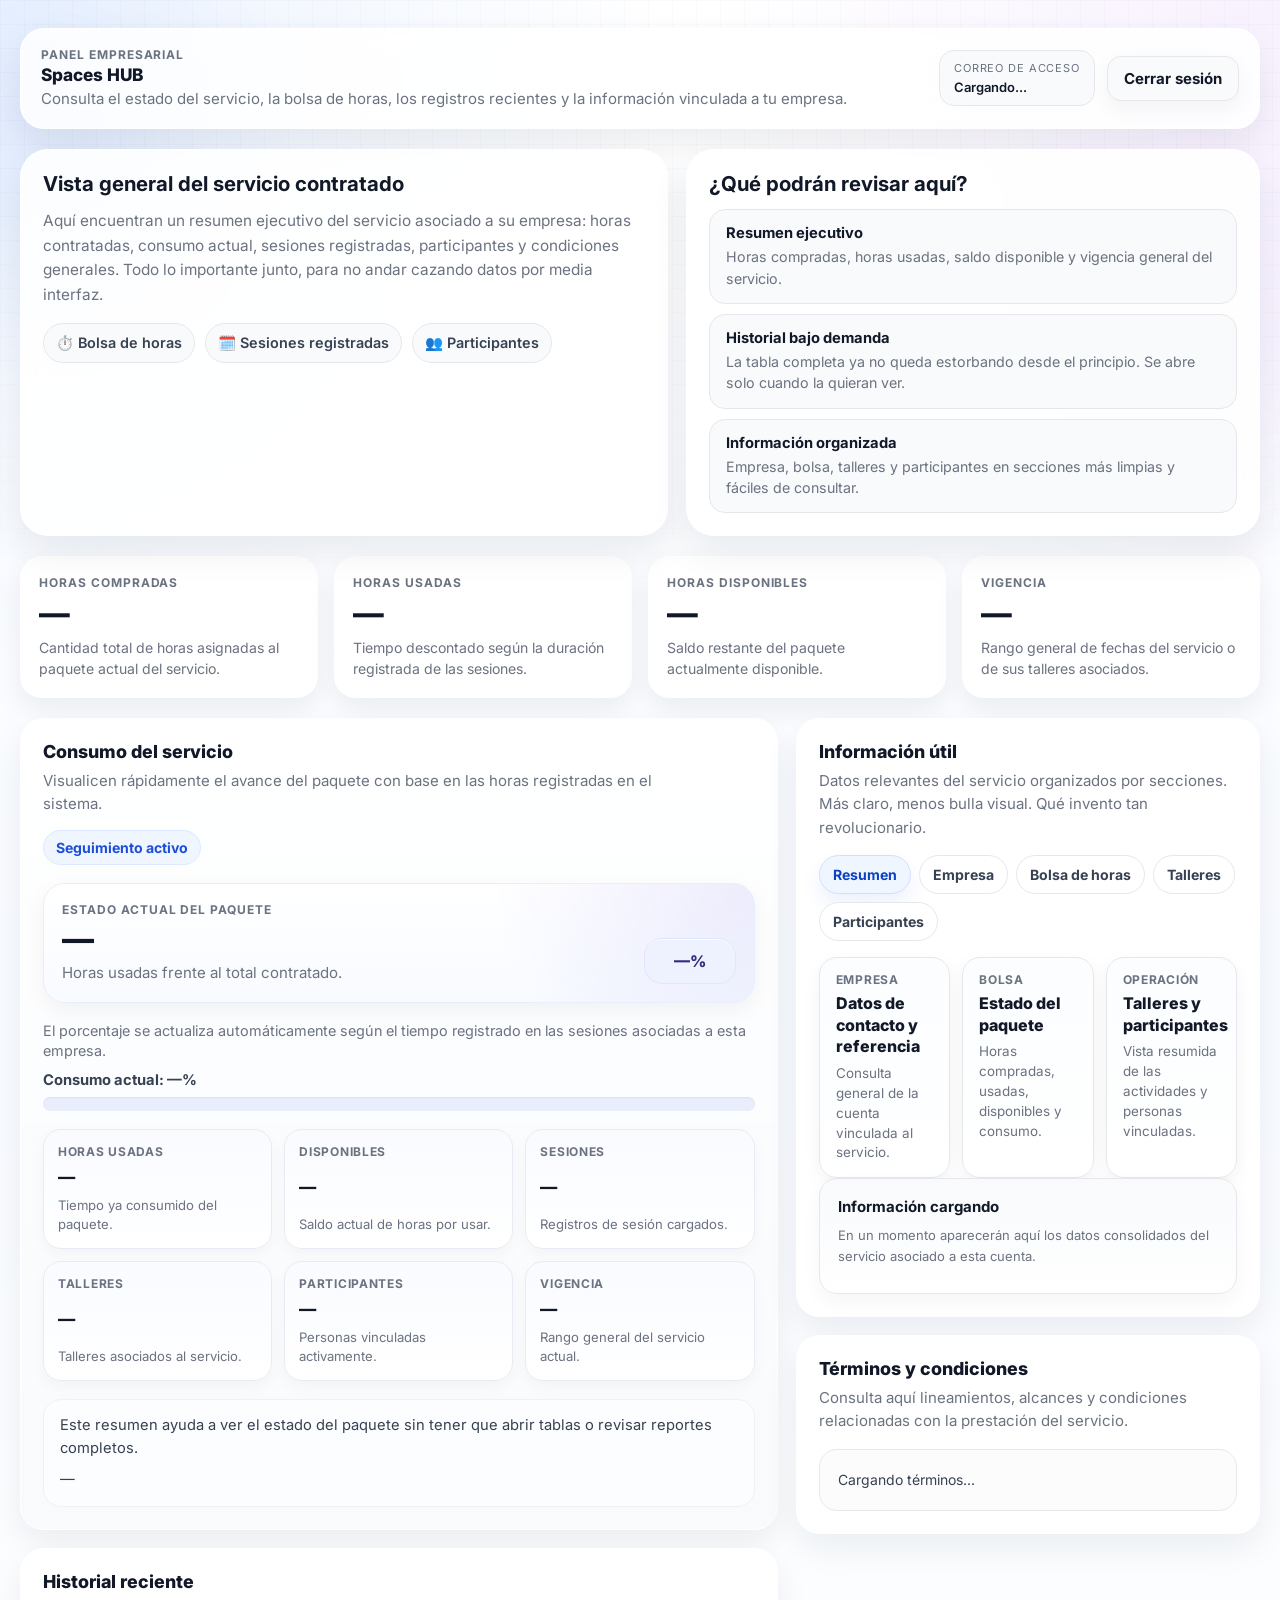
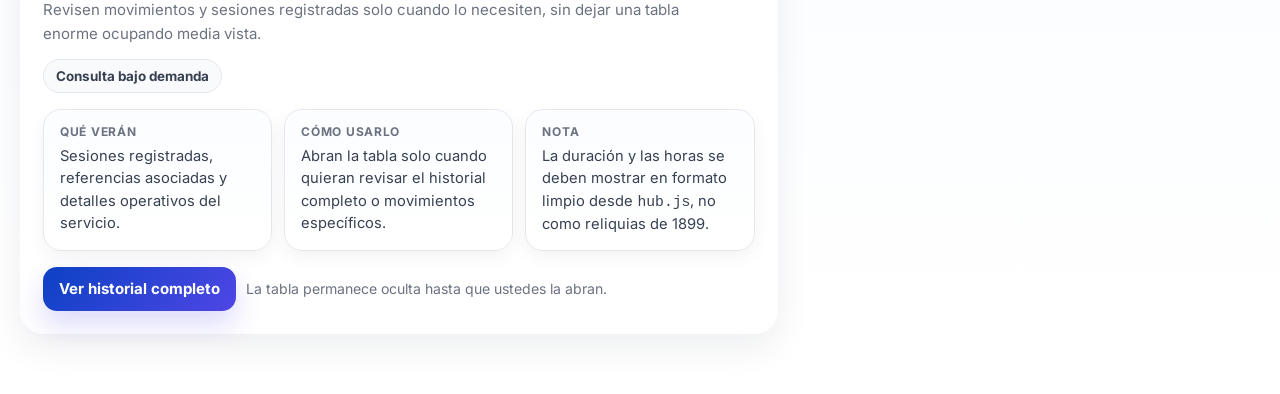
==== hub.html @ 82e35a3f "Add files via upload" ====
<!doctype html>
<html lang="es-CO">
<head>
  <meta charset="UTF-8" />
  <meta
    name="viewport"
    content="width=device-width, initial-scale=1, viewport-fit=cover"
  />

  <title>Spaces HUB | Panel empresarial</title>

  <meta
    name="description"
    content="Panel empresarial de Spaces para consultar horas contratadas, consumo del servicio, sesiones, participantes, historial reciente y condiciones del servicio."
  />
  <meta name="theme-color" content="#ffffff" />
  <meta name="color-scheme" content="light only" />

  <link rel="preconnect" href="https://fonts.googleapis.com" />
  <link rel="preconnect" href="https://fonts.gstatic.com" crossorigin />
  <link
    href="https://fonts.googleapis.com/css2?family=Inter:wght@400;500;600;700;800&display=swap"
    rel="stylesheet"
  />

  <link rel="icon" href="./assets/favicon.png" />
  <link rel="apple-touch-icon" href="./assets/favicon.png" />

  <link rel="stylesheet" href="./css/styles.css" />

  <style>
    :root{
      --bg:#ffffff;
      --bg-soft:#f8fbff;
      --bg-muted:#f8fafc;
      --card:rgba(255,255,255,.92);
      --card-strong:rgba(255,255,255,.96);
      --line:#e5e7eb;
      --line-soft:#edf2f7;
      --text:#111827;
      --muted:#6b7280;
      --muted-2:#374151;
      --blue:#1d4ed8;
      --blue-2:#0c41c4;
      --indigo:#4f46e5;
      --blue-soft:#eff6ff;
      --blue-soft-2:#eef4ff;
      --success:#059669;
      --warning:#d97706;
      --shadow:0 14px 34px rgba(15,23,42,.08);
      --shadow-soft:0 8px 22px rgba(15,23,42,.05);
      --radius-xl:28px;
      --radius-lg:22px;
      --radius-md:18px;
      --radius-sm:14px;
      --radius-pill:999px;
    }

    *{
      box-sizing:border-box;
    }

    html{
      scroll-behavior:smooth;
    }

    body{
      margin:0;
      font-family:"Inter", system-ui, -apple-system, BlinkMacSystemFont, "Segoe UI", sans-serif;
      background:var(--bg);
      color:var(--text);
    }

    .hub-page{
      min-height:100vh;
      position:relative;
      overflow-x:hidden;
      background:
        radial-gradient(circle at top left, rgba(59,130,246,.10), transparent 28%),
        radial-gradient(circle at top right, rgba(168,85,247,.08), transparent 24%),
        linear-gradient(180deg, #ffffff 0%, #f8fbff 52%, #ffffff 100%);
    }

    .skip-link{
      position:absolute;
      left:-9999px;
      top:auto;
      width:1px;
      height:1px;
      overflow:hidden;
    }

    .skip-link:focus{
      left:16px;
      top:16px;
      width:auto;
      height:auto;
      padding:10px 14px;
      border-radius:12px;
      background:#fff;
      color:#111827;
      z-index:50;
      box-shadow:0 8px 24px rgba(15,23,42,.12);
    }

    .hub-bg-orb{
      position:fixed;
      inset:auto;
      border-radius:999px;
      filter:blur(78px);
      opacity:.24;
      pointer-events:none;
      z-index:0;
    }

    .hub-bg-orb.orb-a{
      width:260px;
      height:260px;
      top:10px;
      left:-80px;
      background:rgba(59,130,246,.34);
    }

    .hub-bg-orb.orb-b{
      width:340px;
      height:340px;
      right:-90px;
      top:160px;
      background:rgba(168,85,247,.18);
    }

    .hub-bg-grid{
      position:fixed;
      inset:0;
      background-image:
        linear-gradient(to right, rgba(15,23,42,.035) 1px, transparent 1px),
        linear-gradient(to bottom, rgba(15,23,42,.035) 1px, transparent 1px);
      background-size:24px 24px;
      mask-image:linear-gradient(to bottom, rgba(0,0,0,.6), transparent 82%);
      pointer-events:none;
      z-index:0;
    }

    .hub-shell{
      position:relative;
      z-index:1;
      max-width:1280px;
      margin:0 auto;
      padding:28px 20px 60px;
      display:flex;
      flex-direction:column;
      gap:20px;
    }

    .hub-topbar{
      display:flex;
      justify-content:space-between;
      align-items:center;
      gap:16px;
      padding:18px 20px;
      border-radius:24px;
      background:rgba(255,255,255,.84);
      backdrop-filter:blur(16px);
      border:1px solid rgba(255,255,255,.8);
      box-shadow:
        0 14px 34px rgba(15,23,42,.08),
        inset 0 1px 0 rgba(255,255,255,.72);
    }

    .hub-brand{
      display:flex;
      align-items:center;
      gap:14px;
      min-width:0;
    }

    .hub-brand-logo{
      width:50px;
      height:50px;
      object-fit:contain;
      border-radius:16px;
      background:#fff;
      padding:6px;
      box-shadow:0 6px 18px rgba(15,23,42,.08);
      flex:0 0 auto;
    }

    .hub-brand-copy{
      min-width:0;
      display:flex;
      flex-direction:column;
      gap:3px;
    }

    .hub-eyebrow{
      font-size:12px;
      font-weight:700;
      letter-spacing:.08em;
      text-transform:uppercase;
      color:var(--muted);
      margin:0;
    }

    .hub-title{
      margin:0;
      font-size:1.08rem;
      font-weight:800;
      color:var(--text);
      line-height:1.15;
    }

    .hub-subtitle{
      margin:0;
      font-size:.94rem;
      color:var(--muted);
      line-height:1.45;
    }

    .user-box{
      display:flex;
      align-items:center;
      gap:12px;
      flex-wrap:wrap;
      justify-content:flex-end;
    }

    .user-chip{
      display:flex;
      flex-direction:column;
      gap:4px;
      padding:10px 14px;
      background:#f8fafc;
      border:1px solid var(--line);
      border-radius:15px;
      min-width:0;
    }

    .user-chip-label{
      font-size:11px;
      text-transform:uppercase;
      letter-spacing:.08em;
      color:var(--muted);
      margin:0;
    }

    .user-email{
      font-size:13px;
      font-weight:600;
      color:var(--text);
      word-break:break-word;
      margin:0;
    }

    .btn{
      appearance:none;
      border:none;
      cursor:pointer;
      padding:12px 16px;
      border-radius:14px;
      font-family:inherit;
      font-size:.94rem;
      font-weight:700;
      transition:transform .15s ease, box-shadow .15s ease, background .15s ease, opacity .15s ease;
    }

    .btn:hover{
      transform:translateY(-1px);
    }

    .btn:disabled{
      opacity:.65;
      cursor:not-allowed;
      transform:none;
    }

    .btn-secondary{
      background:#f8fafc;
      color:var(--text);
      border:1px solid var(--line);
      box-shadow:var(--shadow-soft);
    }

    .btn-primary{
      background:linear-gradient(135deg, var(--blue-2), var(--indigo));
      color:#fff;
      box-shadow:0 14px 28px rgba(79,70,229,.20);
    }

    .btn-ghost{
      background:#fff;
      color:var(--text);
      border:1px solid var(--line);
    }

    .hero-panel{
      display:grid;
      grid-template-columns:1.06fr .94fr;
      gap:18px;
    }

    .hero-card-main,
    .hero-card-side{
      background:rgba(255,255,255,.88);
      backdrop-filter:blur(16px);
      border:1px solid rgba(255,255,255,.74);
      box-shadow:
        0 16px 36px rgba(15,23,42,.08),
        inset 0 1px 0 rgba(255,255,255,.72);
      border-radius:28px;
      padding:22px;
    }

    .hero-card-main{
      display:flex;
      flex-direction:column;
      gap:14px;
    }

    .hero-card-main h2,
    .hero-card-side h2{
      margin:0;
      font-size:1.28rem;
      line-height:1.15;
      color:var(--text);
    }

    .hero-card-main p,
    .hero-card-side p{
      margin:0;
      color:var(--muted);
      line-height:1.6;
      font-size:.96rem;
    }

    .hero-inline-points{
      display:flex;
      flex-wrap:wrap;
      gap:10px;
      margin-top:2px;
    }

    .hero-point{
      display:inline-flex;
      align-items:center;
      gap:8px;
      padding:10px 12px;
      border-radius:999px;
      background:#f8fafc;
      border:1px solid var(--line);
      color:#374151;
      font-size:.9rem;
      font-weight:600;
    }

    .hero-card-side{
      display:flex;
      flex-direction:column;
      gap:14px;
      justify-content:space-between;
    }

    .hero-mini-list{
      display:grid;
      gap:10px;
    }

    .hero-mini-item{
      padding:14px 16px;
      border-radius:16px;
      background:#f8fafc;
      border:1px solid var(--line);
    }

    .hero-mini-item strong{
      display:block;
      font-size:.92rem;
      color:var(--text);
      margin-bottom:4px;
    }

    .hero-mini-item span{
      display:block;
      font-size:.89rem;
      color:var(--muted);
      line-height:1.5;
    }

    .dashboard-grid{
      display:grid;
      grid-template-columns:repeat(4, minmax(0, 1fr));
      gap:16px;
    }

    .dashboard-card{
      background:rgba(255,255,255,.92);
      border:1px solid rgba(255,255,255,.78);
      border-radius:22px;
      padding:18px;
      box-shadow:
        0 12px 30px rgba(15,23,42,.07),
        inset 0 1px 0 rgba(255,255,255,.72);
      display:flex;
      flex-direction:column;
      gap:8px;
      min-height:128px;
      justify-content:center;
    }

    .dashboard-label{
      font-size:12px;
      font-weight:700;
      letter-spacing:.08em;
      text-transform:uppercase;
      color:var(--muted);
    }

    .dashboard-value{
      font-size:1.92rem;
      line-height:1;
      font-weight:800;
      color:var(--text);
      letter-spacing:-.03em;
      word-break:break-word;
    }

    .dashboard-help{
      font-size:.88rem;
      color:var(--muted);
      line-height:1.5;
    }

    .content-grid{
      display:grid;
      grid-template-columns:minmax(0, 1.24fr) minmax(320px, .76fr);
      gap:18px;
      align-items:start;
    }

    .stack{
      display:flex;
      flex-direction:column;
      gap:18px;
      min-width:0;
    }

    .section{
      background:rgba(255,255,255,.92);
      border:1px solid rgba(255,255,255,.78);
      border-radius:24px;
      padding:22px;
      box-shadow:
        0 14px 34px rgba(15,23,42,.07),
        inset 0 1px 0 rgba(255,255,255,.72);
      display:flex;
      flex-direction:column;
      gap:16px;
      min-width:0;
    }

    .section-head{
      display:flex;
      justify-content:space-between;
      align-items:flex-start;
      gap:14px;
      flex-wrap:wrap;
    }

    .section-title-wrap{
      display:flex;
      flex-direction:column;
      gap:6px;
      min-width:0;
    }

    .section-title{
      margin:0;
      font-size:1.12rem;
      font-weight:800;
      color:var(--text);
      line-height:1.2;
    }

    .section-copy{
      margin:0;
      font-size:.94rem;
      color:var(--muted);
      line-height:1.56;
      max-width:72ch;
    }

    .section-tag{
      display:inline-flex;
      align-items:center;
      gap:8px;
      padding:8px 12px;
      border-radius:999px;
      background:#f8fafc;
      border:1px solid var(--line);
      color:#374151;
      font-size:.84rem;
      font-weight:700;
      white-space:nowrap;
    }

    .subtle-note{
      margin:0;
      font-size:.88rem;
      line-height:1.55;
      color:var(--muted);
    }

    .progress-card{
      background:linear-gradient(180deg, rgba(255,255,255,.97), rgba(248,250,252,.98));
      gap:18px;
    }

    .progress-badge{
      display:inline-flex;
      align-items:center;
      gap:8px;
      padding:8px 12px;
      border-radius:999px;
      background:var(--blue-soft);
      border:1px solid #dbeafe;
      color:var(--blue);
      font-size:.88rem;
      font-weight:700;
    }

    .progress-hero{
      display:grid;
      grid-template-columns:minmax(0, 1fr) auto;
      gap:16px;
      align-items:end;
      padding:18px;
      border-radius:22px;
      background:
        radial-gradient(circle at top right, rgba(79,70,229,.10), transparent 36%),
        linear-gradient(180deg, #ffffff 0%, #f8fbff 100%);
      border:1px solid #e8eefb;
      box-shadow:var(--shadow-soft);
    }

    .progress-hero-main{
      min-width:0;
      display:flex;
      flex-direction:column;
      gap:6px;
    }

    .progress-hero-label{
      margin:0;
      font-size:12px;
      font-weight:700;
      letter-spacing:.08em;
      text-transform:uppercase;
      color:var(--muted);
    }

    .progress-hero-value{
      margin:0;
      font-size:2rem;
      line-height:1;
      font-weight:800;
      color:var(--text);
      letter-spacing:-.03em;
      word-break:break-word;
    }

    .progress-hero-subtext{
      margin:0;
      font-size:.94rem;
      line-height:1.55;
      color:var(--muted);
    }

    .progress-percent-pill{
      display:inline-flex;
      align-items:center;
      justify-content:center;
      min-width:92px;
      padding:12px 14px;
      border-radius:18px;
      background:#eef2ff;
      color:#312e81;
      border:1px solid #dfe6ff;
      font-size:1rem;
      font-weight:800;
      box-shadow:inset 0 1px 0 rgba(255,255,255,.7);
    }

    .progress-bar-wrap{
      display:flex;
      flex-direction:column;
      gap:8px;
    }

    .progress-bar-meta{
      display:flex;
      justify-content:space-between;
      align-items:center;
      gap:10px;
      flex-wrap:wrap;
    }

    .progress-bar-caption{
      margin:0;
      font-size:.9rem;
      color:var(--muted);
      line-height:1.4;
    }

    .progress-percent-inline{
      margin:0;
      font-size:.92rem;
      font-weight:700;
      color:#374151;
    }

    .progress-bar{
      height:14px;
      width:100%;
      border-radius:999px;
      background:#e8eefb;
      overflow:hidden;
      position:relative;
      box-shadow:inset 0 1px 2px rgba(15,23,42,.06);
    }

    .progress-fill{
      height:100%;
      width:0%;
      border-radius:999px;
      background:linear-gradient(90deg, var(--blue-2), var(--indigo));
      transition:width .45s ease;
      box-shadow:0 6px 18px rgba(79,70,229,.28);
      position:relative;
    }

    .progress-fill::after{
      content:"";
      position:absolute;
      inset:0;
      background:linear-gradient(180deg, rgba(255,255,255,.25), rgba(255,255,255,0));
      pointer-events:none;
    }

    .metrics-grid{
      display:grid;
      grid-template-columns:repeat(3, minmax(0, 1fr));
      gap:12px;
    }

    .metric-card{
      border:1px solid #e6ebf4;
      background:linear-gradient(180deg, #f9fbff 0%, #ffffff 100%);
      border-radius:18px;
      padding:14px;
      min-height:92px;
      display:flex;
      flex-direction:column;
      justify-content:space-between;
      gap:8px;
      box-shadow:0 6px 16px rgba(15,23,42,.035);
    }

    .metric-label{
      margin:0;
      font-size:12px;
      font-weight:700;
      letter-spacing:.06em;
      text-transform:uppercase;
      color:var(--muted);
    }

    .metric-value{
      margin:0;
      font-size:1.08rem;
      font-weight:800;
      color:var(--text);
      line-height:1.2;
      word-break:break-word;
    }

    .metric-help{
      margin:0;
      font-size:.82rem;
      line-height:1.45;
      color:var(--muted);
    }

    .progress-footnote{
      display:flex;
      flex-direction:column;
      gap:8px;
      padding:14px 16px;
      border-radius:18px;
      background:#fbfdff;
      border:1px solid #edf2f8;
    }

    .progress-footnote p{
      margin:0;
      font-size:.92rem;
      line-height:1.58;
      color:var(--muted-2);
    }

    #progressText{
      word-break:break-word;
    }

    .panel-toolbar{
      display:flex;
      flex-wrap:wrap;
      gap:10px;
      align-items:center;
    }

    .segmented{
      display:flex;
      flex-wrap:wrap;
      gap:8px;
    }

    .segmented-btn{
      appearance:none;
      border:1px solid var(--line);
      background:#fff;
      color:#374151;
      padding:10px 13px;
      border-radius:999px;
      font:inherit;
      font-size:.88rem;
      font-weight:700;
      cursor:pointer;
      transition:all .16s ease;
    }

    .segmented-btn:hover{
      transform:translateY(-1px);
      box-shadow:var(--shadow-soft);
    }

    .segmented-btn.is-active{
      background:var(--blue-soft);
      border-color:#cfe0ff;
      color:var(--blue-2);
      box-shadow:0 10px 20px rgba(29,78,216,.08);
    }

    .panel-stack{
      display:flex;
      flex-direction:column;
      gap:14px;
    }

    .panel{
      display:none;
      animation:fadeIn .18s ease;
    }

    .panel.is-active{
      display:block;
    }

    @keyframes fadeIn{
      from{ opacity:0; transform:translateY(4px); }
      to{ opacity:1; transform:translateY(0); }
    }

    .summary-strip{
      display:grid;
      grid-template-columns:repeat(3, minmax(0, 1fr));
      gap:12px;
    }

    .summary-item{
      padding:14px 16px;
      border-radius:18px;
      border:1px solid var(--line);
      background:linear-gradient(180deg, #fbfdff, #ffffff);
    }

    .summary-item-label{
      margin:0 0 6px 0;
      font-size:12px;
      font-weight:700;
      letter-spacing:.06em;
      text-transform:uppercase;
      color:var(--muted);
    }

    .summary-item-value{
      margin:0;
      font-size:1rem;
      font-weight:800;
      color:var(--text);
      line-height:1.35;
    }

    .summary-item-help{
      margin:6px 0 0 0;
      font-size:.84rem;
      line-height:1.48;
      color:var(--muted);
    }

    .history-preview{
      display:grid;
      grid-template-columns:repeat(3, minmax(0, 1fr));
      gap:12px;
    }

    .history-pill{
      border:1px solid var(--line);
      border-radius:18px;
      background:linear-gradient(180deg, #fbfdff, #ffffff);
      padding:14px 16px;
    }

    .history-pill h3{
      margin:0 0 6px 0;
      font-size:12px;
      font-weight:700;
      letter-spacing:.06em;
      text-transform:uppercase;
      color:var(--muted);
    }

    .history-pill p{
      margin:0;
      font-size:.92rem;
      line-height:1.52;
      color:var(--muted-2);
    }

    .collapse{
      display:block;
    }

    .collapse[hidden]{
      display:none !important;
    }

    .table-wrap{
      overflow:auto;
      border-radius:18px;
      border:1px solid var(--line-soft);
      background:#fbfdff;
    }

    .table{
      width:100%;
      border-collapse:collapse;
      min-width:700px;
    }

    .table th{
      text-align:left;
      font-size:12px;
      color:var(--muted);
      padding:14px 16px;
      background:#f8fafc;
      border-bottom:1px solid var(--line);
      letter-spacing:.04em;
      text-transform:uppercase;
      white-space:nowrap;
    }

    .table td{
      padding:14px 16px;
      border-top:1px solid var(--line-soft);
      font-size:14px;
      color:var(--text);
      vertical-align:top;
      line-height:1.54;
    }

    .table tbody tr:first-child td{
      border-top:none;
    }

    .table tbody tr:hover{
      background:#f8fbff;
    }

    .table-note{
      font-size:.88rem;
      color:var(--muted);
      margin:0 0 12px 0;
    }

    .info-grid{
      display:grid;
      grid-template-columns:repeat(auto-fit, minmax(220px, 1fr));
      gap:14px;
    }

    .info-card{
      padding:18px;
      border-radius:18px;
      background:linear-gradient(180deg, #f8fafc, #ffffff);
      border:1px solid var(--line);
      box-shadow:0 8px 20px rgba(15,23,42,.04);
      min-height:116px;
    }

    .info-card h3{
      margin:0;
      font-size:15px;
      font-weight:700;
      color:var(--text);
      line-height:1.3;
    }

    .info-card p{
      margin:8px 0 0 0;
      font-size:13px;
      color:var(--muted);
      line-height:1.64;
      word-break:break-word;
    }

    .info-panel-card{
      border:1px solid var(--line);
      border-radius:18px;
      background:linear-gradient(180deg, #fbfdff, #ffffff);
      padding:16px;
      box-shadow:0 8px 20px rgba(15,23,42,.035);
    }

    .info-panel-card h3{
      margin:0 0 8px 0;
      font-size:1rem;
      font-weight:800;
      color:var(--text);
    }

    .info-panel-card p{
      margin:0;
      font-size:.92rem;
      line-height:1.6;
      color:var(--muted-2);
    }

    .info-panel-card + .info-panel-card{
      margin-top:12px;
    }

    .terms-container{
      max-height:360px;
      overflow:auto;
      border-radius:18px;
      border:1px solid var(--line);
      background:#fcfcfd;
      padding:18px;
      font-size:14px;
      line-height:1.72;
      color:#374151;
    }

    .terms-container h1,
    .terms-container h2,
    .terms-container h3{
      color:var(--text);
    }

    @media (max-width: 1080px){
      .hero-panel{
        grid-template-columns:1fr;
      }

      .content-grid{
        grid-template-columns:1fr;
      }

      .dashboard-grid{
        grid-template-columns:repeat(2, minmax(0, 1fr));
      }

      .metrics-grid,
      .summary-strip,
      .history-preview{
        grid-template-columns:repeat(2, minmax(0, 1fr));
      }
    }

    @media (max-width: 720px){
      .hub-shell{
        padding:22px 14px 40px;
        gap:16px;
      }

      .hub-topbar{
        flex-direction:column;
        align-items:stretch;
        padding:16px;
      }

      .user-box{
        width:100%;
        justify-content:stretch;
        flex-direction:column;
        align-items:stretch;
      }

      .user-chip{
        width:100%;
      }

      .dashboard-grid{
        grid-template-columns:1fr;
      }

      .dashboard-card,
      .hero-card-main,
      .hero-card-side,
      .section{
        border-radius:20px;
        padding:18px;
      }

      .hero-card-main h2,
      .hero-card-side h2{
        font-size:1.15rem;
      }

      .dashboard-value{
        font-size:1.72rem;
      }

      .progress-hero{
        grid-template-columns:1fr;
        align-items:start;
      }

      .progress-hero-value{
        font-size:1.7rem;
      }

      .progress-percent-pill{
        min-width:auto;
        width:max-content;
      }

      .metrics-grid,
      .summary-strip,
      .history-preview{
        grid-template-columns:1fr;
      }

      .table{
        min-width:620px;
      }
    }

    @media (max-width: 520px){
      .hub-shell{
        padding:18px 12px 34px;
      }

      .progress-card{
        gap:16px;
      }

      .progress-hero{
        padding:16px;
        border-radius:18px;
      }

      .metric-card{
        min-height:auto;
      }

      .dashboard-value{
        font-size:1.58rem;
      }

      .dashboard-card{
        min-height:unset;
      }

      .table{
        min-width:560px;
      }
    }
  </style>
</head>

<body class="hub-page">
  <a href="#mainContent" class="skip-link">Saltar al contenido principal</a>

  <div class="hub-bg-orb orb-a" aria-hidden="true"></div>
  <div class="hub-bg-orb orb-b" aria-hidden="true"></div>
  <div class="hub-bg-grid" aria-hidden="true"></div>

  <main id="mainContent" class="hub-shell">
    <header class="hub-topbar" aria-label="Encabezado del panel">
      <div class="hub-brand">
        <img
          src="./assets/logo.png"
          alt="Logo de Spaces"
          class="hub-brand-logo"
          onerror="this.style.display='none'"
        />

        <div class="hub-brand-copy">
          <p class="hub-eyebrow">Panel empresarial</p>
          <h1 class="hub-title">Spaces HUB</h1>
          <p class="hub-subtitle">Consulta el estado del servicio, la bolsa de horas, los registros recientes y la información vinculada a tu empresa.</p>
        </div>
      </div>

      <div class="user-box">
        <div class="user-chip" aria-live="polite">
          <p class="user-chip-label">Correo de acceso</p>
          <p class="user-email" id="userEmail">Cargando...</p>
        </div>

        <button class="btn btn-secondary" id="logoutBtn" type="button">
          Cerrar sesión
        </button>
      </div>
    </header>

    <section class="hero-panel" aria-label="Resumen principal del servicio">
      <article class="hero-card-main">
        <h2>Vista general del servicio contratado</h2>
        <p>
          Aquí encuentran un resumen ejecutivo del servicio asociado a su empresa:
          horas contratadas, consumo actual, sesiones registradas, participantes y condiciones generales.
          Todo lo importante junto, para no andar cazando datos por media interfaz.
        </p>

        <div class="hero-inline-points">
          <span class="hero-point">⏱️ Bolsa de horas</span>
          <span class="hero-point">🗓️ Sesiones registradas</span>
          <span class="hero-point">👥 Participantes</span>
        </div>
      </article>

      <aside class="hero-card-side" aria-label="Ayuda rápida">
        <h2>¿Qué podrán revisar aquí?</h2>

        <div class="hero-mini-list">
          <div class="hero-mini-item">
            <strong>Resumen ejecutivo</strong>
            <span>Horas compradas, horas usadas, saldo disponible y vigencia general del servicio.</span>
          </div>

          <div class="hero-mini-item">
            <strong>Historial bajo demanda</strong>
            <span>La tabla completa ya no queda estorbando desde el principio. Se abre solo cuando la quieran ver.</span>
          </div>

          <div class="hero-mini-item">
            <strong>Información organizada</strong>
            <span>Empresa, bolsa, talleres y participantes en secciones más limpias y fáciles de consultar.</span>
          </div>
        </div>
      </aside>
    </section>

    <section class="dashboard-grid" aria-label="Indicadores principales">
      <article class="dashboard-card">
        <div class="dashboard-label">Horas compradas</div>
        <div class="dashboard-value" id="horasTotales">—</div>
        <div class="dashboard-help">Cantidad total de horas asignadas al paquete actual del servicio.</div>
      </article>

      <article class="dashboard-card">
        <div class="dashboard-label">Horas usadas</div>
        <div class="dashboard-value" id="horasUsadas">—</div>
        <div class="dashboard-help">Tiempo descontado según la duración registrada de las sesiones.</div>
      </article>

      <article class="dashboard-card">
        <div class="dashboard-label">Horas disponibles</div>
        <div class="dashboard-value" id="horasPendientes">—</div>
        <div class="dashboard-help">Saldo restante del paquete actualmente disponible.</div>
      </article>

      <article class="dashboard-card">
        <div class="dashboard-label">Vigencia</div>
        <div class="dashboard-value" id="vigencia">—</div>
        <div class="dashboard-help">Rango general de fechas del servicio o de sus talleres asociados.</div>
      </article>
    </section>

    <div class="content-grid">
      <div class="stack">
        <section class="section progress-card" aria-labelledby="progressTitle">
          <div class="section-head">
            <div class="section-title-wrap">
              <h2 class="section-title" id="progressTitle">Consumo del servicio</h2>
              <p class="section-copy">
                Visualicen rápidamente el avance del paquete con base en las horas registradas en el sistema.
              </p>
            </div>

            <div class="progress-badge">Seguimiento activo</div>
          </div>

          <div class="progress-hero">
            <div class="progress-hero-main">
              <p class="progress-hero-label">Estado actual del paquete</p>
              <p class="progress-hero-value" id="consumoHeroValue">—</p>
              <p class="progress-hero-subtext" id="consumoHeroSubtext">Horas usadas frente al total contratado.</p>
            </div>

            <div class="progress-percent-pill" id="progressPercentLabel">—%</div>
          </div>

          <div class="progress-bar-wrap">
            <div class="progress-bar-meta">
              <p class="progress-bar-caption">El porcentaje se actualiza automáticamente según el tiempo registrado en las sesiones asociadas a esta empresa.</p>
              <p class="progress-percent-inline" id="progressPercentInline">Consumo actual: —%</p>
            </div>

            <div
              class="progress-bar"
              role="progressbar"
              aria-label="Porcentaje consumido del servicio"
              aria-valuemin="0"
              aria-valuemax="100"
              aria-valuenow="0"
            >
              <div class="progress-fill" id="progressFill"></div>
            </div>
          </div>

          <div class="metrics-grid" aria-label="Resumen rápido del servicio">
            <article class="metric-card">
              <p class="metric-label">Horas usadas</p>
              <p class="metric-value" id="consumoMetricUsadas">—</p>
              <p class="metric-help">Tiempo ya consumido del paquete.</p>
            </article>

            <article class="metric-card">
              <p class="metric-label">Disponibles</p>
              <p class="metric-value" id="consumoMetricDisponibles">—</p>
              <p class="metric-help">Saldo actual de horas por usar.</p>
            </article>

            <article class="metric-card">
              <p class="metric-label">Sesiones</p>
              <p class="metric-value" id="consumoMetricSesiones">—</p>
              <p class="metric-help">Registros de sesión cargados.</p>
            </article>

            <article class="metric-card">
              <p class="metric-label">Talleres</p>
              <p class="metric-value" id="consumoMetricTalleres">—</p>
              <p class="metric-help">Talleres asociados al servicio.</p>
            </article>

            <article class="metric-card">
              <p class="metric-label">Participantes</p>
              <p class="metric-value" id="consumoMetricParticipantes">—</p>
              <p class="metric-help">Personas vinculadas activamente.</p>
            </article>

            <article class="metric-card">
              <p class="metric-label">Vigencia</p>
              <p class="metric-value" id="consumoMetricVigencia">—</p>
              <p class="metric-help">Rango general del servicio actual.</p>
            </article>
          </div>

          <div class="progress-footnote">
            <p id="progressNote">
              Este resumen ayuda a ver el estado del paquete sin tener que abrir tablas o revisar reportes completos.
            </p>
            <p id="progressText" aria-live="polite">—</p>
          </div>
        </section>

        <section class="section" aria-labelledby="historyTitle">
          <div class="section-head">
            <div class="section-title-wrap">
              <h2 class="section-title" id="historyTitle">Historial reciente</h2>
              <p class="section-copy">
                Revisen movimientos y sesiones registradas solo cuando lo necesiten, sin dejar una tabla enorme ocupando media vista.
              </p>
            </div>

            <span class="section-tag">Consulta bajo demanda</span>
          </div>

          <div class="history-preview" aria-label="Resumen rápido del historial">
            <article class="history-pill">
              <h3>Qué verán</h3>
              <p>Sesiones registradas, referencias asociadas y detalles operativos del servicio.</p>
            </article>

            <article class="history-pill">
              <h3>Cómo usarlo</h3>
              <p>Abran la tabla solo cuando quieran revisar el historial completo o movimientos específicos.</p>
            </article>

            <article class="history-pill">
              <h3>Nota</h3>
              <p>La duración y las horas se deben mostrar en formato limpio desde <code>hub.js</code>, no como reliquias de 1899.</p>
            </article>
          </div>

          <div class="panel-toolbar">
            <button
              class="btn btn-primary"
              id="toggleHistoryBtn"
              type="button"
              aria-expanded="false"
              aria-controls="historyCollapse"
              data-toggle-target="historyCollapse"
            >
              Ver historial completo
            </button>

            <span class="subtle-note">La tabla permanece oculta hasta que ustedes la abran.</span>
          </div>

          <div
            id="historyCollapse"
            class="collapse"
            aria-hidden="true"
            hidden
          >
            <p class="table-note">
              La tabla muestra el historial más reciente disponible para esta empresa.
            </p>

            <div class="table-wrap">
              <table class="table">
                <thead>
                  <tr>
                    <th>Fecha</th>
                    <th>Movimiento</th>
                    <th>Referencia</th>
                    <th>Detalle</th>
                  </tr>
                </thead>

                <tbody id="usageTable">
                  <tr>
                    <td colspan="4">Cargando historial...</td>
                  </tr>
                </tbody>
              </table>
            </div>
          </div>
        </section>
      </div>

      <aside class="stack">
        <section class="section" aria-labelledby="infoTitle">
          <div class="section-head">
            <div class="section-title-wrap">
              <h2 class="section-title" id="infoTitle">Información útil</h2>
              <p class="section-copy">
                Datos relevantes del servicio organizados por secciones. Más claro, menos bulla visual. Qué invento tan revolucionario.
              </p>
            </div>
          </div>

          <div class="panel-toolbar" aria-label="Navegación de información útil">
            <div class="segmented" role="tablist" aria-label="Secciones de información">
              <button
                class="segmented-btn is-active"
                type="button"
                role="tab"
                aria-selected="true"
                aria-controls="infoPanelResumen"
                id="tabResumen"
                data-tab-group="info"
                data-tab-target="infoPanelResumen"
              >
                Resumen
              </button>

              <button
                class="segmented-btn"
                type="button"
                role="tab"
                aria-selected="false"
                aria-controls="infoPanelEmpresa"
                id="tabEmpresa"
                data-tab-group="info"
                data-tab-target="infoPanelEmpresa"
              >
                Empresa
              </button>

              <button
                class="segmented-btn"
                type="button"
                role="tab"
                aria-selected="false"
                aria-controls="infoPanelBolsa"
                id="tabBolsa"
                data-tab-group="info"
                data-tab-target="infoPanelBolsa"
              >
                Bolsa de horas
              </button>

              <button
                class="segmented-btn"
                type="button"
                role="tab"
                aria-selected="false"
                aria-controls="infoPanelTalleres"
                id="tabTalleres"
                data-tab-group="info"
                data-tab-target="infoPanelTalleres"
              >
                Talleres
              </button>

              <button
                class="segmented-btn"
                type="button"
                role="tab"
                aria-selected="false"
                aria-controls="infoPanelParticipantes"
                id="tabParticipantes"
                data-tab-group="info"
                data-tab-target="infoPanelParticipantes"
              >
                Participantes
              </button>
            </div>
          </div>

          <div class="panel-stack">
            <section
              id="infoPanelResumen"
              class="panel is-active"
              role="tabpanel"
              aria-labelledby="tabResumen"
            >
              <div class="summary-strip">
                <article class="summary-item">
                  <p class="summary-item-label">Empresa</p>
                  <p class="summary-item-value">Datos de contacto y referencia</p>
                  <p class="summary-item-help">Consulta general de la cuenta vinculada al servicio.</p>
                </article>

                <article class="summary-item">
                  <p class="summary-item-label">Bolsa</p>
                  <p class="summary-item-value">Estado del paquete</p>
                  <p class="summary-item-help">Horas compradas, usadas, disponibles y consumo.</p>
                </article>

                <article class="summary-item">
                  <p class="summary-item-label">Operación</p>
                  <p class="summary-item-value">Talleres y participantes</p>
                  <p class="summary-item-help">Vista resumida de las actividades y personas vinculadas.</p>
                </article>
              </div>

              <div class="info-grid" id="infoGrid">
                <div class="info-card">
                  <h3>Información cargando</h3>
                  <p>En un momento aparecerán aquí los datos consolidados del servicio asociado a esta cuenta.</p>
                </div>
              </div>
            </section>

            <section
              id="infoPanelEmpresa"
              class="panel"
              role="tabpanel"
              aria-labelledby="tabEmpresa"
            >
              <div class="info-panel-card">
                <h3>Empresa cliente</h3>
                <p>
                  Esta vista queda lista para mostrar nombre de la empresa, persona de contacto,
                  teléfono y correo. La idea es que <code>hub.js</code> inyecte esta información aquí
                  en vez de mezclarla con todo lo demás.
                </p>
              </div>
            </section>

            <section
              id="infoPanelBolsa"
              class="panel"
              role="tabpanel"
              aria-labelledby="tabBolsa"
            >
              <div class="info-panel-card">
                <h3>Bolsa de horas</h3>
                <p>
                  Aquí debería vivir el detalle limpio del paquete: horas compradas, horas usadas,
                  disponibles, consumo porcentual y minutos registrados.
                </p>
              </div>
            </section>

            <section
              id="infoPanelTalleres"
              class="panel"
              role="tabpanel"
              aria-labelledby="tabTalleres"
            >
              <div class="info-panel-card">
                <h3>Talleres vinculados</h3>
                <p>
                  Esta vista está pensada para listar talleres asociados, cantidad total, estado
                  y vigencias, sin saturar el resumen principal.
                </p>
              </div>
            </section>

            <section
              id="infoPanelParticipantes"
              class="panel"
              role="tabpanel"
              aria-labelledby="tabParticipantes"
            >
              <div class="info-panel-card">
                <h3>Participantes</h3>
                <p>
                  Aquí deberían mostrarse totales, activos y una lista o muestra representativa
                  de participantes, solo cuando ustedes entren a verla.
                </p>
              </div>
            </section>
          </div>
        </section>

        <section class="section" aria-labelledby="termsTitle">
          <div class="section-head">
            <div class="section-title-wrap">
              <h2 class="section-title" id="termsTitle">Términos y condiciones</h2>
              <p class="section-copy">
                Consulta aquí lineamientos, alcances y condiciones relacionadas con la prestación del servicio.
              </p>
            </div>
          </div>

          <div class="terms-container" id="termsContainer" aria-live="polite">
            Cargando términos...
          </div>
        </section>
      </aside>
    </div>
  </main>

  <script>
    document.addEventListener("DOMContentLoaded", () => {
      const historyButton = document.getElementById("toggleHistoryBtn");
      const historyCollapse = document.getElementById("historyCollapse");

      function setHistoryState(isOpen) {
        if (!historyButton || !historyCollapse) return;

        historyButton.setAttribute("aria-expanded", String(isOpen));
        historyCollapse.setAttribute("aria-hidden", String(!isOpen));
        historyCollapse.hidden = !isOpen;
        historyButton.textContent = isOpen ? "Ocultar historial" : "Ver historial completo";

        if (isOpen) {
          requestAnimationFrame(() => {
            historyCollapse.scrollIntoView({
              behavior: "smooth",
              block: "start"
            });
          });
        }
      }

      if (historyButton && historyCollapse) {
        setHistoryState(false);

        historyButton.addEventListener("click", () => {
          const isOpen = historyButton.getAttribute("aria-expanded") === "true";
          setHistoryState(!isOpen);
        });
      }

      const tabButtons = Array.from(document.querySelectorAll("[data-tab-group='info']"));
      const tabPanels = Array.from(document.querySelectorAll(".panel-stack .panel"));

      function activateTab(button) {
        const targetId = button?.getAttribute("data-tab-target");
        if (!targetId) return;

        tabButtons.forEach((btn) => {
          const isActive = btn === button;
          btn.classList.toggle("is-active", isActive);
          btn.setAttribute("aria-selected", String(isActive));
          btn.setAttribute("tabindex", isActive ? "0" : "-1");
        });

        tabPanels.forEach((panel) => {
          panel.classList.toggle("is-active", panel.id === targetId);
        });
      }

      tabButtons.forEach((button) => {
        button.addEventListener("click", () => activateTab(button));

        button.addEventListener("keydown", (event) => {
          const currentIndex = tabButtons.indexOf(button);
          if (currentIndex === -1) return;

          let nextIndex = null;

          if (event.key === "ArrowRight") {
            nextIndex = (currentIndex + 1) % tabButtons.length;
          } else if (event.key === "ArrowLeft") {
            nextIndex = (currentIndex - 1 + tabButtons.length) % tabButtons.length;
          }

          if (nextIndex !== null) {
            event.preventDefault();
            tabButtons[nextIndex].focus();
            activateTab(tabButtons[nextIndex]);
          }
        });
      });
    });
  </script>

  <script type="module" src="./js/hub.js"></script>
</body>
</html>
---- css/styles.css ----
:root{
  --bg:#f6f8ff;
  --bg-2:#fbfcff;
  --bg-3:#f8fbff;

  --card:#ffffff;
  --card-soft:#f8fafc;
  --card-tint:#f9fbff;

  --text:#0f172a;
  --text-strong:#111827;
  --muted:#64748b;
  --muted-2:#475569;

  --line:#e5e7eb;
  --line-soft:#eef2f7;
  --line-strong:#dbe3ee;

  --primary:#0C41C4;
  --primary-2:#1d4ed8;
  --primary-3:#4f46e5;
  --primary-soft:#eef2ff;
  --primary-soft-2:#eff6ff;

  --success:#059669;
  --success-soft:#ecfdf5;

  --warning:#d97706;
  --warning-soft:#fff7ed;

  --danger:#dc2626;
  --danger-soft:#fef2f2;

  --info:#2563eb;
  --info-soft:#eff6ff;

  --radius:18px;
  --radius-lg:24px;
  --radius-xl:28px;
  --radius-sm:12px;
  --radius-xs:10px;
  --radius-pill:999px;

  --shadow-soft:0 10px 30px rgba(15,23,42,.06);
  --shadow-card:0 20px 40px rgba(15,23,42,.08);
  --shadow-glass:
    0 14px 34px rgba(15,23,42,.08),
    inset 0 1px 0 rgba(255,255,255,.72);
  --shadow-tiny:0 6px 18px rgba(15,23,42,.05);
  --shadow-hover:0 18px 36px rgba(15,23,42,.10);

  --max-width:1200px;

  --font-family:Inter, system-ui, -apple-system, "Segoe UI", Roboto, Helvetica, Arial, sans-serif;
}

/* =========================
   Reset base
========================= */

*,
*::before,
*::after{
  box-sizing:border-box;
}

html{
  -webkit-text-size-adjust:100%;
  scroll-behavior:smooth;
}

body{
  margin:0;
  font-family:var(--font-family);
  color:var(--text);
  background:linear-gradient(180deg,#ffffff 0%,#f7f9ff 60%,#ffffff 100%);
  text-rendering:optimizeLegibility;
}

img{
  max-width:100%;
  display:block;
}

button,
input,
select,
textarea{
  font:inherit;
}

button{
  cursor:pointer;
}

a{
  color:inherit;
  text-decoration:none;
}

code,
pre,
kbd,
samp{
  font-family:ui-monospace, SFMono-Regular, Menlo, Monaco, Consolas, "Liberation Mono", monospace;
}

:focus-visible{
  outline:3px solid rgba(29,78,216,.18);
  outline-offset:2px;
  border-radius:10px;
}

::selection{
  background:rgba(29,78,216,.14);
  color:var(--text);
}

[hidden]{
  display:none !important;
}

/* =========================
   Background decoration
========================= */

.bg-orb{
  position:fixed;
  width:600px;
  height:600px;
  border-radius:50%;
  filter:blur(120px);
  z-index:0;
  pointer-events:none;
}

.orb-1{
  background:#dbeafe;
  top:-200px;
  left:-200px;
}

.orb-2{
  background:#ede9fe;
  bottom:-200px;
  right:-200px;
}

.bg-grid{
  position:fixed;
  inset:0;
  background-image:
    linear-gradient(rgba(0,0,0,.02) 1px, transparent 1px),
    linear-gradient(90deg, rgba(0,0,0,.02) 1px, transparent 1px);
  background-size:40px 40px;
  z-index:0;
  pointer-events:none;
}

/* =========================
   Layout auth
========================= */

.auth-shell{
  position:relative;
  z-index:1;
  max-width:var(--max-width);
  margin:auto;
  padding:60px 24px;
  display:grid;
  grid-template-columns:1fr 460px;
  gap:60px;
  align-items:center;
}

/* =========================
   Hero section
========================= */

.auth-hero{
  display:flex;
  flex-direction:column;
  gap:36px;
}

.brand-chip{
  display:inline-flex;
  align-items:center;
  gap:8px;
  padding:8px 14px;
  border-radius:var(--radius-pill);
  background:var(--primary-soft);
  color:var(--primary);
  font-weight:700;
  font-size:13px;
  width:fit-content;
  border:1px solid #dbeafe;
}

.brand-block{
  display:flex;
  flex-direction:column;
  gap:18px;
}

.logo-wrap{
  width:80px;
}

.brand-logo{
  width:80px;
}

.auth-title{
  margin:0;
  font-size:38px;
  line-height:1.18;
  font-weight:800;
  letter-spacing:-.03em;
  color:var(--text-strong);
}

.auth-subtitle{
  margin:0;
  font-size:16px;
  color:var(--muted);
  max-width:520px;
  line-height:1.65;
}

/* =========================
   Hero cards
========================= */

.hero-points{
  display:grid;
  gap:18px;
}

.hero-card{
  display:flex;
  gap:16px;
  align-items:flex-start;
  padding:18px;
  background:rgba(255,255,255,.9);
  border-radius:var(--radius-sm);
  border:1px solid rgba(255,255,255,.75);
  box-shadow:var(--shadow-soft);
  transition:transform .18s ease, box-shadow .18s ease, border-color .18s ease;
}

.hero-card:hover{
  transform:translateY(-1px);
  box-shadow:var(--shadow-hover);
}

.hero-card-icon{
  font-size:22px;
  line-height:1;
  flex:0 0 auto;
}

.hero-card h2{
  margin:0;
  font-size:15px;
  font-weight:700;
  line-height:1.35;
  color:var(--text-strong);
}

.hero-card p{
  margin:4px 0 0 0;
  font-size:14px;
  color:var(--muted);
  line-height:1.6;
}

/* =========================
   Login panel
========================= */

.auth-panel{
  width:100%;
}

.auth-card{
  background:rgba(255,255,255,.94);
  border-radius:var(--radius);
  padding:34px;
  box-shadow:var(--shadow-card);
  border:1px solid rgba(255,255,255,.82);
  display:flex;
  flex-direction:column;
  gap:26px;
}

.auth-card-head{
  display:flex;
  flex-direction:column;
  gap:8px;
}

.eyebrow{
  font-size:12px;
  text-transform:uppercase;
  letter-spacing:.08em;
  color:var(--muted);
  margin:0;
  font-weight:700;
}

.auth-card-head h2{
  margin:0;
  font-size:26px;
  line-height:1.2;
  color:var(--text-strong);
}

.auth-copy{
  margin:0;
  font-size:14px;
  color:var(--muted);
  line-height:1.65;
}

/* =========================
   Form
========================= */

.auth-form{
  display:flex;
  flex-direction:column;
  gap:18px;
}

.field{
  display:flex;
  flex-direction:column;
  gap:6px;
}

.field label{
  font-size:13px;
  font-weight:700;
  color:var(--text);
}

.field-top{
  display:flex;
  justify-content:space-between;
  align-items:center;
  gap:10px;
}

.input-wrap{
  background:#f8fafc;
  border:1px solid var(--line);
  border-radius:var(--radius-sm);
  padding:12px 14px;
  transition:border-color .18s ease, background-color .18s ease, box-shadow .18s ease;
}

.input-wrap input,
.input-wrap textarea,
.input-wrap select{
  border:none;
  background:transparent;
  width:100%;
  font-size:14px;
  color:var(--text);
  outline:none;
}

.input-wrap textarea{
  resize:vertical;
  min-height:96px;
}

.input-wrap input::placeholder,
.input-wrap textarea::placeholder{
  color:#94a3b8;
}

.input-wrap:focus-within{
  border-color:var(--primary);
  background:#ffffff;
  box-shadow:0 0 0 4px rgba(29,78,216,.08);
}

.text-btn{
  border:none;
  background:none;
  color:var(--primary);
  font-size:12px;
  font-weight:700;
  cursor:pointer;
  padding:0;
}

.text-btn:hover{
  color:var(--primary-2);
}

/* =========================
   Checkbox
========================= */

.check{
  display:flex;
  align-items:flex-start;
  gap:8px;
  font-size:13px;
  color:var(--muted);
  line-height:1.5;
}

.check input{
  accent-color:var(--primary);
  margin-top:2px;
}

/* =========================
   Messages
========================= */

.auth-message{
  font-size:13px;
  min-height:18px;
  color:var(--danger);
  line-height:1.5;
}

[data-type="success"]{
  color:var(--success) !important;
}

[data-type="info"]{
  color:var(--info) !important;
}

[data-type="warning"]{
  color:var(--warning) !important;
}

[data-type="error"]{
  color:var(--danger) !important;
}

/* =========================
   Buttons
========================= */

.btn{
  border:none;
  border-radius:12px;
  padding:12px 16px;
  font-weight:700;
  font-size:14px;
  cursor:pointer;
  display:inline-flex;
  align-items:center;
  justify-content:center;
  gap:10px;
  transition:
    transform .18s ease,
    background-color .18s ease,
    color .18s ease,
    box-shadow .18s ease,
    border-color .18s ease,
    opacity .18s ease;
  min-height:44px;
  font-family:inherit;
  text-align:center;
}

.btn:hover:not(:disabled){
  transform:translateY(-1px);
}

.btn:active:not(:disabled){
  transform:translateY(0);
}

.btn:disabled{
  cursor:not-allowed;
  opacity:.72;
}

.btn-primary{
  background:linear-gradient(135deg, var(--primary), var(--primary-3));
  color:#ffffff;
  box-shadow:0 10px 20px rgba(12,65,196,.18);
}

.btn-primary:hover:not(:disabled){
  background:linear-gradient(135deg, var(--primary-2), var(--primary-3));
  box-shadow:0 14px 26px rgba(29,78,216,.22);
}

.btn-secondary{
  background:#eef2ff;
  color:var(--primary);
  border:1px solid #dfe6ff;
}

.btn-secondary:hover:not(:disabled){
  background:#e0e7ff;
}

.btn-ghost{
  background:transparent;
  color:var(--text);
  border:1px solid var(--line);
}

.btn-ghost:hover:not(:disabled){
  background:#f8fafc;
}

/* =========================
   Spinner / loading
========================= */

.btn-spinner{
  width:16px;
  height:16px;
  border-radius:50%;
  border:2px solid rgba(255,255,255,.4);
  border-top:2px solid white;
  animation:spin 1s linear infinite;
  display:none;
}

.loading .btn-spinner{
  display:block;
}

.loading .btn-label{
  opacity:.72;
}

[data-loading="true"] .btn-spinner{
  display:block;
}

[data-loading="true"] .btn-label{
  opacity:.72;
}

@keyframes spin{
  to{
    transform:rotate(360deg);
  }
}

/* =========================
   Cards / generic surfaces
========================= */

.card{
  background:var(--card);
  border:1px solid rgba(255,255,255,.78);
  border-radius:var(--radius);
  box-shadow:var(--shadow-soft);
}

.card-glass{
  background:rgba(255,255,255,.88);
  border:1px solid rgba(255,255,255,.78);
  box-shadow:var(--shadow-glass);
  backdrop-filter:blur(16px);
}

.section-surface{
  background:rgba(255,255,255,.92);
  border:1px solid rgba(255,255,255,.78);
  border-radius:24px;
  box-shadow:var(--shadow-glass);
}

.surface-soft{
  background:linear-gradient(180deg, #f8fafc, #ffffff);
  border:1px solid var(--line);
  border-radius:var(--radius);
  box-shadow:var(--shadow-tiny);
}

.surface-tint{
  background:linear-gradient(180deg, #ffffff 0%, #f8fbff 100%);
  border:1px solid #e8eefb;
  border-radius:var(--radius);
  box-shadow:var(--shadow-tiny);
}

/* =========================
   HUB helpers
========================= */

.hub-stat-grid{
  display:grid;
  gap:12px;
  grid-template-columns:repeat(auto-fit, minmax(160px, 1fr));
}

.hub-stat-card{
  border:1px solid #e6ebf4;
  background:linear-gradient(180deg, #f9fbff 0%, #ffffff 100%);
  border-radius:18px;
  padding:14px;
  min-height:94px;
  display:flex;
  flex-direction:column;
  justify-content:space-between;
  gap:8px;
  box-shadow:0 6px 16px rgba(15,23,42,.035);
}

.hub-stat-label{
  margin:0;
  font-size:12px;
  font-weight:700;
  letter-spacing:.06em;
  text-transform:uppercase;
  color:var(--muted);
}

.hub-stat-value{
  margin:0;
  font-size:1.12rem;
  font-weight:800;
  color:var(--text-strong);
  line-height:1.2;
  word-break:break-word;
}

.hub-stat-help{
  margin:0;
  font-size:.82rem;
  line-height:1.45;
  color:var(--muted);
}

.hub-progress{
  height:14px;
  width:100%;
  border-radius:999px;
  background:#e8eefb;
  overflow:hidden;
  position:relative;
  box-shadow:inset 0 1px 2px rgba(15,23,42,.06);
}

.hub-progress-fill{
  height:100%;
  width:0%;
  border-radius:999px;
  background:linear-gradient(90deg, var(--primary), var(--primary-3));
  transition:width .45s ease;
  box-shadow:0 6px 18px rgba(79,70,229,.28);
}

/* =========================
   HUB interactive helpers
========================= */

.panel-toolbar{
  display:flex;
  flex-wrap:wrap;
  gap:10px;
  align-items:center;
}

.segmented{
  display:flex;
  flex-wrap:wrap;
  gap:8px;
}

.segmented-btn{
  appearance:none;
  border:1px solid var(--line);
  background:#fff;
  color:#374151;
  padding:10px 13px;
  border-radius:999px;
  font:inherit;
  font-size:.88rem;
  font-weight:700;
  cursor:pointer;
  transition:
    transform .16s ease,
    box-shadow .16s ease,
    border-color .16s ease,
    background-color .16s ease,
    color .16s ease;
}

.segmented-btn:hover{
  transform:translateY(-1px);
  box-shadow:var(--shadow-tiny);
}

.segmented-btn.is-active{
  background:var(--primary-soft-2);
  border-color:#cfe0ff;
  color:var(--primary);
  box-shadow:0 10px 20px rgba(29,78,216,.08);
}

.panel-stack{
  display:flex;
  flex-direction:column;
  gap:14px;
}

.panel{
  display:none;
  animation:fadeIn .18s ease;
}

.panel.is-active{
  display:block;
}

.collapse{
  display:none;
}

.collapse.is-open{
  display:block;
}

.subtle-note{
  margin:0;
  font-size:.88rem;
  line-height:1.55;
  color:var(--muted);
}

@keyframes fadeIn{
  from{
    opacity:0;
    transform:translateY(4px);
  }
  to{
    opacity:1;
    transform:translateY(0);
  }
}

/* =========================
   Summary blocks
========================= */

.summary-strip{
  display:grid;
  grid-template-columns:repeat(3, minmax(0, 1fr));
  gap:12px;
}

.summary-item{
  padding:14px 16px;
  border-radius:18px;
  border:1px solid var(--line);
  background:linear-gradient(180deg, #fbfdff, #ffffff);
  box-shadow:var(--shadow-tiny);
}

.summary-item-label{
  margin:0 0 6px 0;
  font-size:12px;
  font-weight:700;
  letter-spacing:.06em;
  text-transform:uppercase;
  color:var(--muted);
}

.summary-item-value{
  margin:0;
  font-size:1rem;
  font-weight:800;
  color:var(--text-strong);
  line-height:1.35;
}

.summary-item-help{
  margin:6px 0 0 0;
  font-size:.84rem;
  line-height:1.48;
  color:var(--muted);
}

/* =========================
   History preview
========================= */

.history-preview{
  display:grid;
  grid-template-columns:repeat(3, minmax(0, 1fr));
  gap:12px;
}

.history-pill{
  border:1px solid var(--line);
  border-radius:18px;
  background:linear-gradient(180deg, #fbfdff, #ffffff);
  padding:14px 16px;
  box-shadow:var(--shadow-tiny);
}

.history-pill h3{
  margin:0 0 6px 0;
  font-size:12px;
  font-weight:700;
  letter-spacing:.06em;
  text-transform:uppercase;
  color:var(--muted);
}

.history-pill p{
  margin:0;
  font-size:.92rem;
  line-height:1.52;
  color:var(--muted-2);
}

/* =========================
   Info cards / info panels
========================= */

.info-grid{
  display:grid;
  grid-template-columns:repeat(auto-fit, minmax(220px, 1fr));
  gap:14px;
}

.info-card{
  padding:18px;
  border-radius:18px;
  background:linear-gradient(180deg, #f8fafc, #ffffff);
  border:1px solid var(--line);
  box-shadow:0 8px 20px rgba(15,23,42,.04);
  min-height:116px;
}

.info-card h3{
  margin:0;
  font-size:15px;
  font-weight:700;
  color:var(--text-strong);
  line-height:1.3;
}

.info-card p{
  margin:8px 0 0 0;
  font-size:13px;
  color:var(--muted);
  line-height:1.64;
  word-break:break-word;
}

.info-panel-card{
  border:1px solid var(--line);
  border-radius:18px;
  background:linear-gradient(180deg, #fbfdff, #ffffff);
  padding:16px;
  box-shadow:0 8px 20px rgba(15,23,42,.035);
}

.info-panel-card + .info-panel-card{
  margin-top:12px;
}

.info-panel-card h3{
  margin:0 0 8px 0;
  font-size:1rem;
  font-weight:800;
  color:var(--text-strong);
}

.info-panel-card p{
  margin:0;
  font-size:.92rem;
  line-height:1.6;
  color:var(--muted-2);
}

.info-panel-card code{
  display:inline-block;
  padding:2px 6px;
  border-radius:8px;
  background:#f1f5f9;
  border:1px solid #e2e8f0;
  font-size:.85em;
  color:#334155;
}

/* =========================
   Tables
========================= */

.table-shell,
.table-wrap{
  overflow:auto;
  border-radius:18px;
  border:1px solid var(--line-soft);
  background:#fbfdff;
}

.table-base,
.table{
  width:100%;
  border-collapse:collapse;
  min-width:700px;
}

.table-base th,
.table th{
  text-align:left;
  font-size:12px;
  color:var(--muted);
  padding:14px 16px;
  background:#f8fafc;
  border-bottom:1px solid var(--line);
  letter-spacing:.04em;
  text-transform:uppercase;
  white-space:nowrap;
}

.table-base td,
.table td{
  padding:14px 16px;
  border-top:1px solid var(--line-soft);
  font-size:14px;
  color:var(--text-strong);
  vertical-align:top;
  line-height:1.54;
}

.table-base tbody tr:first-child td,
.table tbody tr:first-child td{
  border-top:none;
}

.table-base tbody tr:hover,
.table tbody tr:hover{
  background:#f8fbff;
}

/* =========================
   Footer
========================= */

.auth-footer{
  font-size:12px;
  color:var(--muted);
  line-height:1.6;
}

/* =========================
   Noscript
========================= */

.noscript-banner{
  position:fixed;
  bottom:0;
  width:100%;
  background:#111827;
  color:white;
  text-align:center;
  padding:12px;
  font-size:13px;
  z-index:100;
}

/* =========================
   UI helpers for ui.js
========================= */

.ui-badge{
  display:inline-flex;
  align-items:center;
  gap:6px;
  min-height:28px;
  padding:6px 10px;
  border-radius:999px;
  font-size:12px;
  font-weight:700;
  line-height:1;
  border:1px solid transparent;
  white-space:nowrap;
}

.ui-badge-neutral{
  background:#f8fafc;
  color:#475569;
  border-color:#e5e7eb;
}

.ui-badge-success{
  background:var(--success-soft);
  color:var(--success);
  border-color:#bbf7d0;
}

.ui-badge-info{
  background:var(--info-soft);
  color:var(--info);
  border-color:#dbeafe;
}

.ui-badge-warning{
  background:var(--warning-soft);
  color:var(--warning);
  border-color:#fed7aa;
}

.ui-badge-danger{
  background:var(--danger-soft);
  color:var(--danger);
  border-color:#fecaca;
}

.ui-kv-row{
  display:flex;
  justify-content:space-between;
  align-items:flex-start;
  gap:14px;
  padding:10px 0;
  border-top:1px solid var(--line-soft);
}

.ui-kv-row:first-child{
  border-top:none;
  padding-top:0;
}

.ui-kv-label{
  font-size:13px;
  color:var(--muted);
  line-height:1.5;
  flex:0 0 42%;
}

.ui-kv-value{
  font-size:13px;
  color:var(--text);
  line-height:1.55;
  font-weight:600;
  text-align:right;
  word-break:break-word;
  flex:1 1 auto;
}

/* =========================
   Terms container
========================= */

.terms-container{
  max-height:360px;
  overflow:auto;
  border-radius:18px;
  border:1px solid var(--line);
  background:#fcfcfd;
  padding:18px;
  font-size:14px;
  line-height:1.72;
  color:#374151;
  box-shadow:inset 0 1px 0 rgba(255,255,255,.6);
}

.terms-container h1,
.terms-container h2,
.terms-container h3{
  color:var(--text-strong);
}

.terms-container p,
.terms-container li{
  color:var(--muted-2);
}

.terms-container ul,
.terms-container ol{
  padding-left:20px;
}

/* =========================
   Utility helpers
========================= */

.muted{
  color:var(--muted) !important;
}

.text-center{
  text-align:center !important;
}

.hidden{
  display:none !important;
}

.w-100{
  width:100% !important;
}

.sr-only{
  position:absolute !important;
  width:1px !important;
  height:1px !important;
  padding:0 !important;
  margin:-1px !important;
  overflow:hidden !important;
  clip:rect(0, 0, 0, 0) !important;
  white-space:nowrap !important;
  border:0 !important;
}

/* =========================
   Responsive
========================= */

@media (max-width:1000px){
  .auth-shell{
    grid-template-columns:1fr;
    gap:40px;
  }

  .auth-hero{
    order:2;
  }

  .auth-panel{
    order:1;
  }

  .auth-title{
    font-size:32px;
  }

  .summary-strip,
  .history-preview{
    grid-template-columns:repeat(2, minmax(0, 1fr));
  }
}

@media (max-width:720px){
  .panel-toolbar{
    align-items:stretch;
  }

  .segmented{
    width:100%;
  }

  .segmented-btn{
    flex:1 1 auto;
    justify-content:center;
    text-align:center;
  }

  .summary-strip,
  .history-preview{
    grid-template-columns:1fr;
  }
}

@media (max-width:600px){
  .auth-shell{
    padding:40px 18px;
  }

  .auth-card{
    padding:26px;
  }

  .auth-title{
    font-size:26px;
  }

  .hero-card{
    padding:14px;
  }

  .ui-kv-row{
    flex-direction:column;
    gap:4px;
  }

  .ui-kv-label,
  .ui-kv-value{
    text-align:left;
    flex:1 1 auto;
  }

  .hub-stat-grid{
    grid-template-columns:1fr;
  }

  .info-grid{
    grid-template-columns:1fr;
  }

  .table-base,
  .table{
    min-width:560px;
  }
}
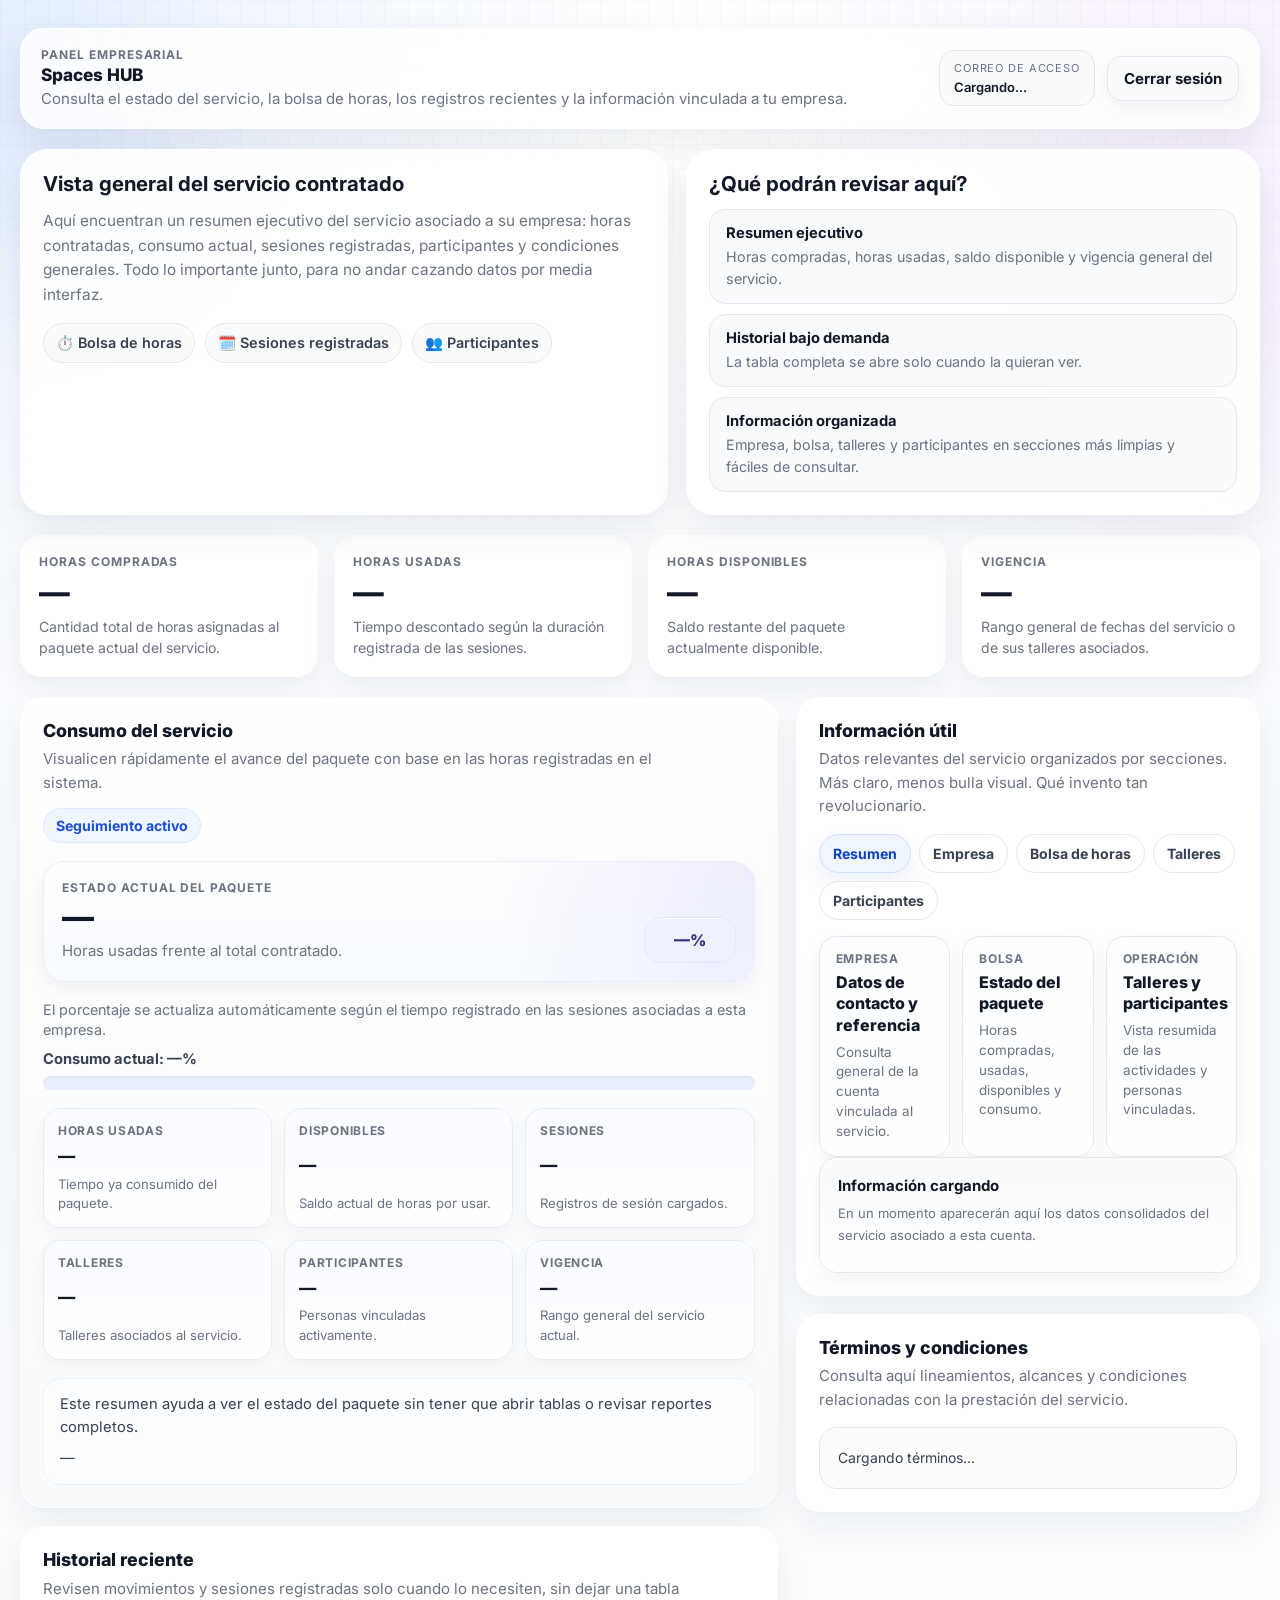
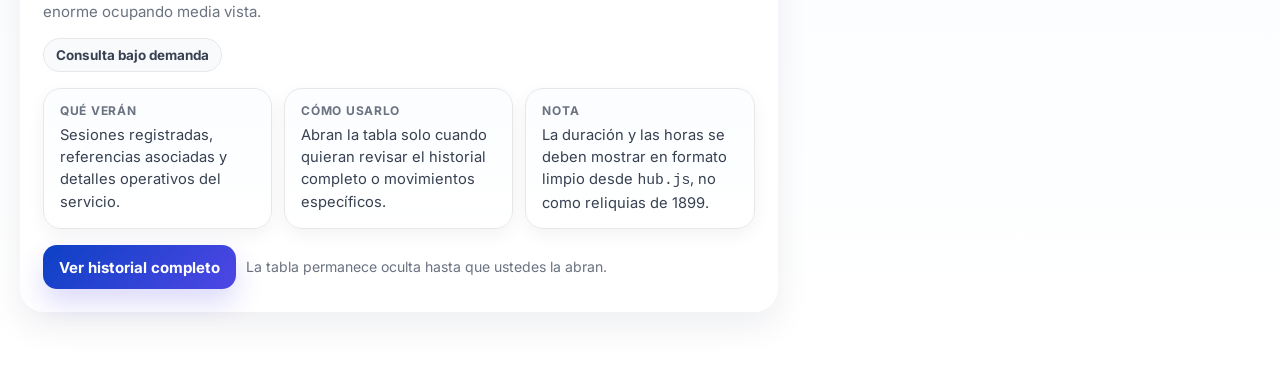
==== commit 82186b95: "Update hub.html" ====
--- a/hub.html
+++ b/hub.html
@@ -1151,7 +1151,7 @@
 
           <div class="hero-mini-item">
             <strong>Historial bajo demanda</strong>
-            <span>La tabla completa ya no queda estorbando desde el principio. Se abre solo cuando la quieran ver.</span>
+            <span>La tabla completa se abre solo cuando la quieran ver.</span>
           </div>
 
           <div class="hero-mini-item">
@@ -1626,4 +1626,5 @@
 
   <script type="module" src="./js/hub.js"></script>
 </body>
-</html>+
+</html>
